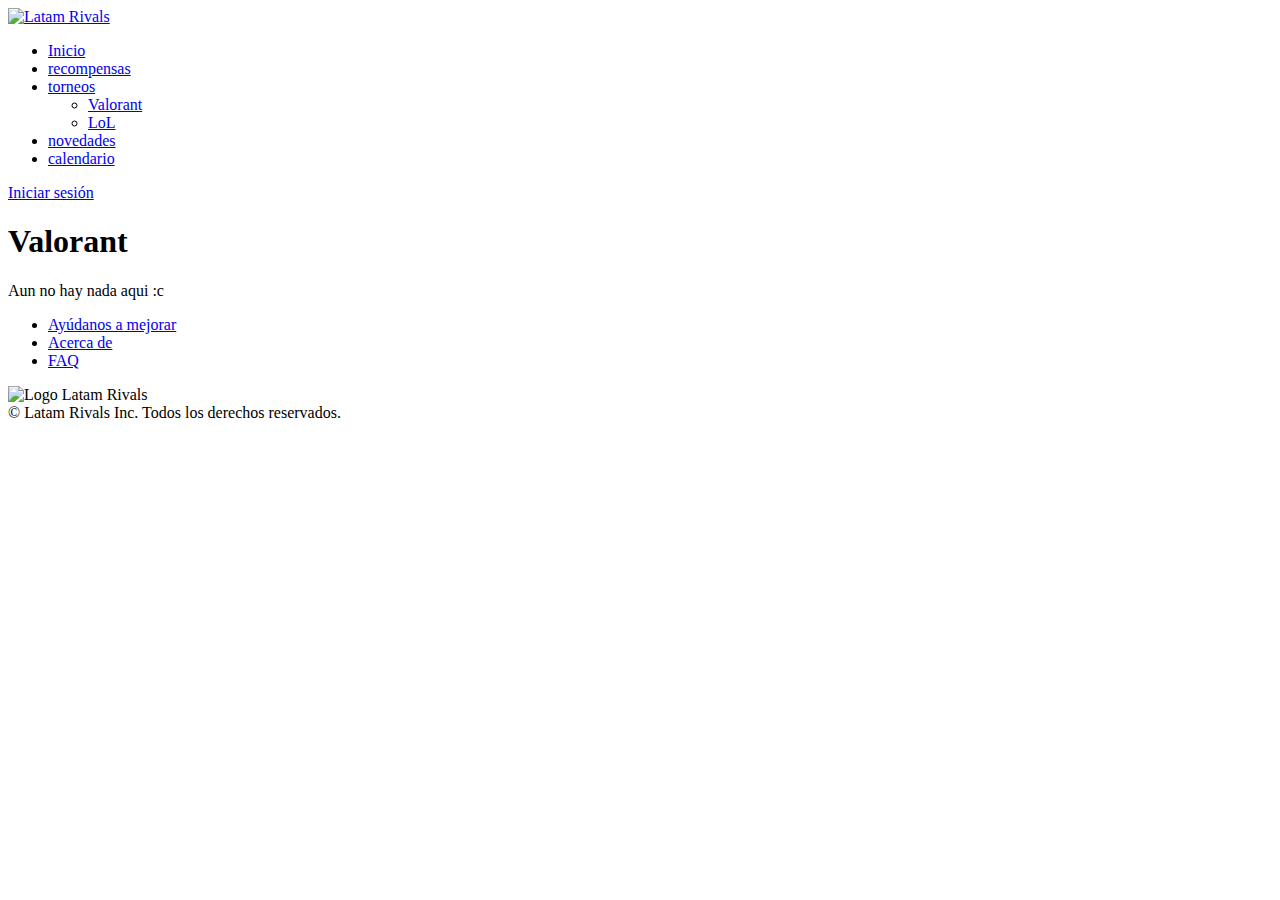
==== html/valorant.html @ 45c21c9b "Se eliminaron archivos php innecesarios" ====
<!DOCTYPE html>
<html lang="es">
  <head>
    <meta charset="UTF-8"/>
    <meta name="viewport" content="width=device-width, initial-scale=1.0"/>
    <meta http-equiv="X-UA-Compatible" content="IE=edge"/>
    <link rel="stylesheet" href="../scss/styles.css"/>
    <link rel="shortcut icon" href="../assets/images/favicon.ico" type="image/x-icon"/>
    <title>Estadísticas | Latam Rivals</title>
    <script src="https://kit.fontawesome.com/9f65d8e98d.js" crossorigin="anonymous"></script>
  </head>
  <body>
    <header class="header"><a class="header__logo-container" href="#"><img class="header__logo" src="../assets/images/logo/LATAM_blanco_logo.png" alt="Latam Rivals"/></a>
      <nav class="nav" id="nav">
        <ul class="nav__list">
          <li class="nav__item"><a class="nav__link" href="../index.html">Inicio</a></li>
          <li class="nav__item"><a class="nav__link" href="recompensas.html">recompensas</a>
          </li>
          <li class="nav__item"><a class="nav__link" href="#">torneos</a><i class="fas fa-caret-down arrow-icon"></i>
            <ul class="subnav__list">
              <li class="subnav__item"><a class="subnav__link" href="valorant.html">Valorant</a></li>
              <li class="subnav__item"><a class="subnav__link" href="league.html">LoL</a></li>
            </ul>
          </li>
          <li class="nav__item"><a class="nav__link" href="novedades.html">novedades</a>
          </li>
          <li class="nav__item"><a class="nav__link" href="calendario.html">calendario</a>
          </li>
        </ul>
      </nav>
      <div class="header-right"><a class="btn-login" href="login.html">Iniciar sesión</a></div>
      <div class="toggle-menu" id="toggle">
        <div class="first-bar"></div>
        <div class="second-bar"></div>
        <div class="third-bar"></div>
      </div>
    </header>
    <main class="main">
      <h1 class="main-section__title">Valorant</h1>
      <section class="main-section">
        <p class="main-section__paragraph">Aun no hay nada aqui :c</p>
      </section>
    </main>
    <footer class="footer">
      <div class="footer__links">
        <ul class="footer__list">
          <li class="footer__list-item"><a class="footer__list-link" href="help-us.html">Ayúdanos a mejorar</a></li>
          <li class="footer__list-item"><a class="footer__list-link" href="about.html">Acerca de</a></li>
          <li class="footer__list-item"><a class="footer__list-link" href="faq.html">FAQ</a></li>
        </ul>
      </div>
      <div class="footer__logo"><img src="../assets/images/logo/LATAM_blanco.png" alt="Logo Latam Rivals"/></div>
      <div class="footer__social"><a class="footer__social-link" href="https://www.twitch.tv/latamrivals" target="_blank" rel="noopener noreferrer"><i class="fab fa-twitch"></i></a><a class="footer__social-link" href="https://discord.gg/cZr33wYQDx" target="_blank" rel="noopener noreferrer">       <i class="fab fa-discord"></i></a><a class="footer__social-link" href="https://twitter.com/LatamRivals" target="_blank" rel="noopener noreferrer">       <i class="fab fa-twitter-square"></i></a></div>
      <div class="footer__copy"><span>&copy; Latam Rivals Inc. Todos los derechos reservados.</span></div>
    </footer>
    <script src="js/scripts-min.js"></script>
  </body>
</html>
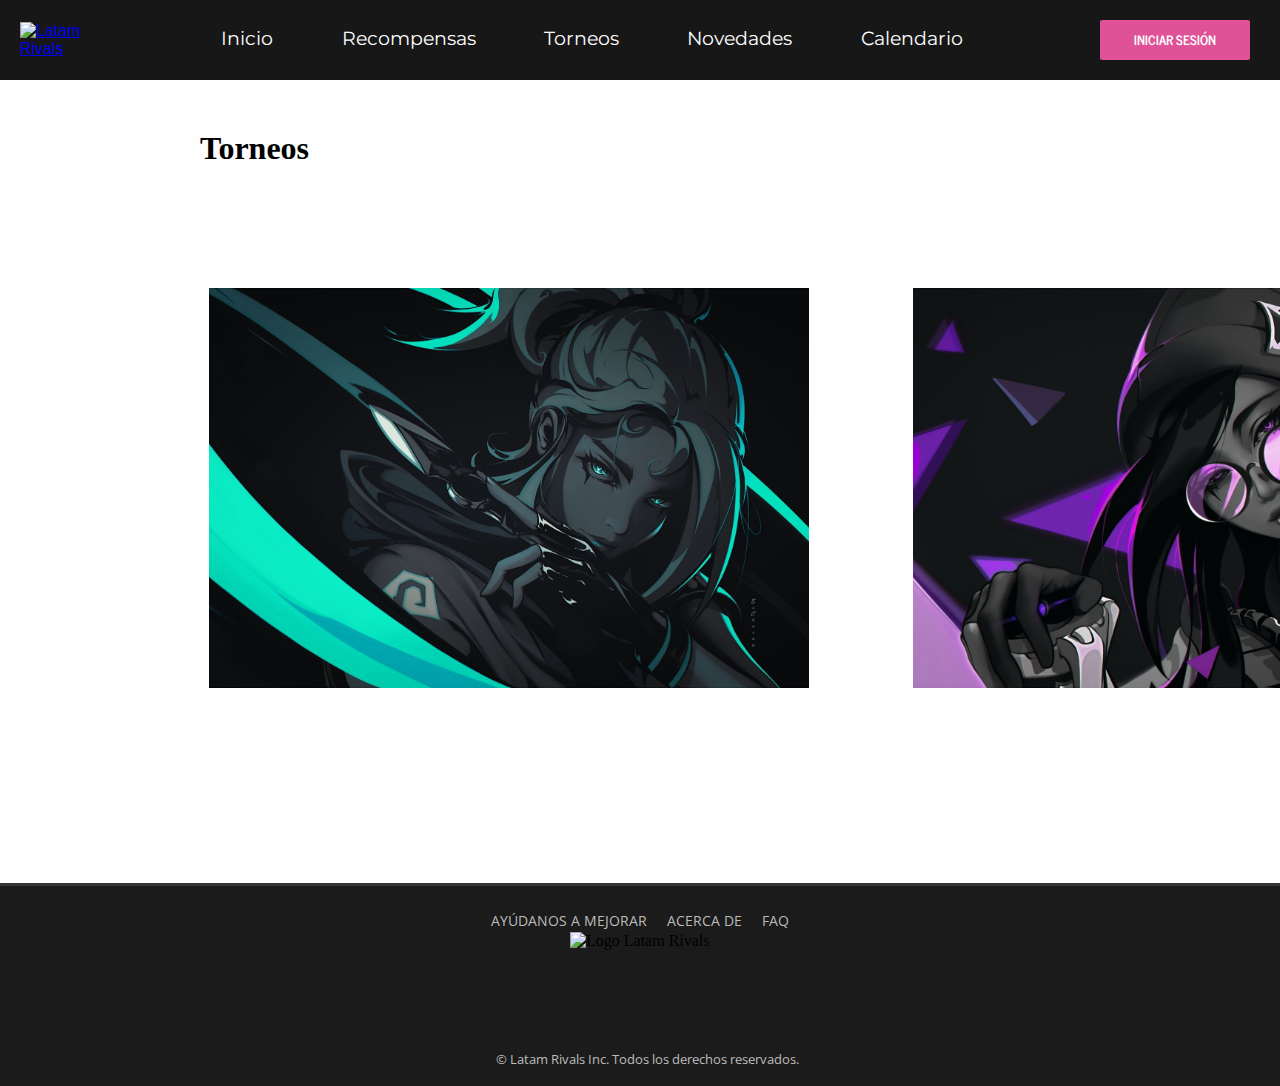
==== commit d763eb80: "Valorant Tab" ====
--- a/html/valorant.html
+++ b/html/valorant.html
@@ -35,12 +35,32 @@
         <div class="third-bar"></div>
       </div>
     </header>
-    <main class="main">
-      <h1 class="main-section__title">Valorant</h1>
-      <section class="main-section">
-        <p class="main-section__paragraph">Aun no hay nada aqui :c</p>
+
+    <main class="main_carrusel">
+      <h1 class="carrusel-title">Torneos</h1>
+      <!--CARRUSEL(TEMPORAL)-->
+      <section class="carrusel">
+
+        <div class="carrusel_container">
+
+          <div class="carrusel-item">
+            <div class="carrusel-subtitle"> RITO WEEKEND </div>
+            <p class="carrusel-text">Diviértete junto a tus amigos <br> y aspira a ganar recompensas!</p>
+            <img class="carrusel-img" src="../assets/images/val-agents/jett.jpg" alt="">
+          </div>
+
+          <div class="carrusel-item">
+            <div class="carrusel-subtitle"> TORNEOS OFICIALES </div>
+            <p class="carrusel-text">Compite contra los mejores <br> y gana muchas recompensas!</p>
+            <img class="carrusel-img" src="../assets/images/val-agents/kill-joy.jpg" alt="">
+          </div>
+
+        </div>
+      
       </section>
     </main>
+    
+
     <footer class="footer">
       <div class="footer__links">
         <ul class="footer__list">
--- a/scss/styles.css
+++ b/scss/styles.css
@@ -0,0 +1,1222 @@
+@charset "UTF-8";
+/* CONFIG -- Archivos de configuración, variables, colores, fuentes */
+@import url("https://fonts.googleapis.com/css2?family=Montserrat&display=swap");
+@import url("https://fonts.googleapis.com/css2?family=News+Cycle:wght@700&display=swap");
+@import url("https://fonts.googleapis.com/css2?family=Oswald&display=swap");
+@import url("https://fonts.googleapis.com/css2?family=Open+Sans:wght@600&display=swap");
+:root {
+  --primary-color: #fefefe;
+  --secondary-color: #bbb;
+  --danger-color: #ff4654;
+  --cta-color: #e05297;
+  --cta-color-2: #ea86b6;
+  --dark-color: #1b1b1b;
+  /*--dark-color-2: #1b1b1b;*/
+  --dark-color-2: #fefefe;
+  --background-color: #171717;
+  --text-color: #dedede;
+}
+
+@font-face {
+  font-family: 'LEMON MILK';
+  src: url("../assets/fonts/BebasNeue-Regular.otf");
+}
+
+@font-face {
+  font-family: 'BebasNeue';
+  src: url("../assets/fonts/LEMONMILK-Regular.otf");
+}
+
+/* MIXINS -- Funciones, funciones para breakpoints*/
+/* BASE -- Estilos que se usarán globalmente o para todos los elementos de un tipo */
+/*! normalize.css v8.0.1 | MIT License | github.com/necolas/normalize.css */
+/* Document
+   ========================================================================== */
+/**
+ * 1. Correct the line height in all browsers.
+ * 2. Prevent adjustments of font size after orientation changes in iOS.
+ */
+html {
+  line-height: 1.15;
+  /* 1 */
+  -webkit-text-size-adjust: 100%;
+  /* 2 */
+}
+
+/* Sections
+   ========================================================================== */
+/**
+ * Remove the margin in all browsers.
+ */
+body {
+  margin: 0;
+}
+
+/**
+ * Render the `main` element consistently in IE.
+ */
+main {
+  display: block;
+}
+
+/**
+ * Correct the font size and margin on `h1` elements within `section` and
+ * `article` contexts in Chrome, Firefox, and Safari.
+ */
+h1 {
+  font-size: 2em;
+  margin: 0.67em 0;
+}
+
+/* Grouping content
+   ========================================================================== */
+/**
+ * 1. Add the correct box sizing in Firefox.
+ * 2. Show the overflow in Edge and IE.
+ */
+hr {
+  -webkit-box-sizing: content-box;
+          box-sizing: content-box;
+  /* 1 */
+  height: 0;
+  /* 1 */
+  overflow: visible;
+  /* 2 */
+}
+
+/**
+ * 1. Correct the inheritance and scaling of font size in all browsers.
+ * 2. Correct the odd `em` font sizing in all browsers.
+ */
+pre {
+  font-family: monospace, monospace;
+  /* 1 */
+  font-size: 1em;
+  /* 2 */
+}
+
+/* Text-level semantics
+   ========================================================================== */
+/**
+ * Remove the gray background on active links in IE 10.
+ */
+a {
+  background-color: transparent;
+}
+
+/**
+ * 1. Remove the bottom border in Chrome 57-
+ * 2. Add the correct text decoration in Chrome, Edge, IE, Opera, and Safari.
+ */
+abbr[title] {
+  border-bottom: none;
+  /* 1 */
+  text-decoration: underline;
+  /* 2 */
+  -webkit-text-decoration: underline dotted;
+          text-decoration: underline dotted;
+  /* 2 */
+}
+
+/**
+ * Add the correct font weight in Chrome, Edge, and Safari.
+ */
+b,
+strong {
+  font-weight: bolder;
+}
+
+/**
+ * 1. Correct the inheritance and scaling of font size in all browsers.
+ * 2. Correct the odd `em` font sizing in all browsers.
+ */
+code,
+kbd,
+samp {
+  font-family: monospace, monospace;
+  /* 1 */
+  font-size: 1em;
+  /* 2 */
+}
+
+/**
+ * Add the correct font size in all browsers.
+ */
+small {
+  font-size: 80%;
+}
+
+/**
+ * Prevent `sub` and `sup` elements from affecting the line height in
+ * all browsers.
+ */
+sub,
+sup {
+  font-size: 75%;
+  line-height: 0;
+  position: relative;
+  vertical-align: baseline;
+}
+
+sub {
+  bottom: -0.25em;
+}
+
+sup {
+  top: -0.5em;
+}
+
+/* Embedded content
+   ========================================================================== */
+/**
+ * Remove the border on images inside links in IE 10.
+ */
+img {
+  border-style: none;
+}
+
+/* Forms
+   ========================================================================== */
+/**
+ * 1. Change the font styles in all browsers.
+ * 2. Remove the margin in Firefox and Safari.
+ */
+button,
+input,
+optgroup,
+select,
+textarea {
+  font-family: inherit;
+  /* 1 */
+  font-size: 100%;
+  /* 1 */
+  line-height: 1.15;
+  /* 1 */
+  margin: 0;
+  /* 2 */
+}
+
+/**
+ * Show the overflow in IE.
+ * 1. Show the overflow in Edge.
+ */
+button,
+input {
+  /* 1 */
+  overflow: visible;
+}
+
+/**
+ * Remove the inheritance of text transform in Edge, Firefox, and IE.
+ * 1. Remove the inheritance of text transform in Firefox.
+ */
+button,
+select {
+  /* 1 */
+  text-transform: none;
+}
+
+/**
+ * Correct the inability to style clickable types in iOS and Safari.
+ */
+button,
+[type="button"],
+[type="reset"],
+[type="submit"] {
+  -webkit-appearance: button;
+}
+
+/**
+ * Remove the inner border and padding in Firefox.
+ */
+button::-moz-focus-inner,
+[type="button"]::-moz-focus-inner,
+[type="reset"]::-moz-focus-inner,
+[type="submit"]::-moz-focus-inner {
+  border-style: none;
+  padding: 0;
+}
+
+/**
+ * Restore the focus styles unset by the previous rule.
+ */
+button:-moz-focusring,
+[type="button"]:-moz-focusring,
+[type="reset"]:-moz-focusring,
+[type="submit"]:-moz-focusring {
+  outline: 1px dotted ButtonText;
+}
+
+/**
+ * Correct the padding in Firefox.
+ */
+fieldset {
+  padding: 0.35em 0.75em 0.625em;
+}
+
+/**
+ * 1. Correct the text wrapping in Edge and IE.
+ * 2. Correct the color inheritance from `fieldset` elements in IE.
+ * 3. Remove the padding so developers are not caught out when they zero out
+ *    `fieldset` elements in all browsers.
+ */
+legend {
+  -webkit-box-sizing: border-box;
+          box-sizing: border-box;
+  /* 1 */
+  color: inherit;
+  /* 2 */
+  display: table;
+  /* 1 */
+  max-width: 100%;
+  /* 1 */
+  padding: 0;
+  /* 3 */
+  white-space: normal;
+  /* 1 */
+}
+
+/**
+ * Add the correct vertical alignment in Chrome, Firefox, and Opera.
+ */
+progress {
+  vertical-align: baseline;
+}
+
+/**
+ * Remove the default vertical scrollbar in IE 10+.
+ */
+textarea {
+  overflow: auto;
+}
+
+/**
+ * 1. Add the correct box sizing in IE 10.
+ * 2. Remove the padding in IE 10.
+ */
+[type="checkbox"],
+[type="radio"] {
+  -webkit-box-sizing: border-box;
+          box-sizing: border-box;
+  /* 1 */
+  padding: 0;
+  /* 2 */
+}
+
+/**
+ * Correct the cursor style of increment and decrement buttons in Chrome.
+ */
+[type="number"]::-webkit-inner-spin-button,
+[type="number"]::-webkit-outer-spin-button {
+  height: auto;
+}
+
+/**
+ * 1. Correct the odd appearance in Chrome and Safari.
+ * 2. Correct the outline style in Safari.
+ */
+[type="search"] {
+  -webkit-appearance: textfield;
+  /* 1 */
+  outline-offset: -2px;
+  /* 2 */
+}
+
+/**
+ * Remove the inner padding in Chrome and Safari on macOS.
+ */
+[type="search"]::-webkit-search-decoration {
+  -webkit-appearance: none;
+}
+
+/**
+ * 1. Correct the inability to style clickable types in iOS and Safari.
+ * 2. Change font properties to `inherit` in Safari.
+ */
+::-webkit-file-upload-button {
+  -webkit-appearance: button;
+  /* 1 */
+  font: inherit;
+  /* 2 */
+}
+
+/* Interactive
+   ========================================================================== */
+/*
+ * Add the correct display in Edge, IE 10+, and Firefox.
+ */
+details {
+  display: block;
+}
+
+/*
+ * Add the correct display in all browsers.
+ */
+summary {
+  display: list-item;
+}
+
+/* Misc
+   ========================================================================== */
+/**
+ * Add the correct display in IE 10+.
+ */
+template {
+  display: none;
+}
+
+/**
+ * Add the correct display in IE 10.
+ */
+[hidden] {
+  display: none;
+}
+
+body {
+  background-color: var(--dark-color-2);
+  display: -webkit-box;
+  display: -ms-flexbox;
+  display: flex;
+  -webkit-box-orient: vertical;
+  -webkit-box-direction: normal;
+      -ms-flex-direction: column;
+          flex-direction: column;
+  min-height: 100vh;
+}
+
+/* BLOQUES -- Estilos que vamos a repetir a menudo en una página, header, buttons, footer */
+.header {
+  background-color: var(--background-color);
+  position: fixed;
+  font-family: sans-serif;
+  display: -webkit-box;
+  display: -ms-flexbox;
+  display: flex;
+  min-width: 100vw;
+  height: 80px;
+  -webkit-box-align: center;
+      -ms-flex-align: center;
+          align-items: center;
+  -webkit-box-pack: justify;
+      -ms-flex-pack: justify;
+          justify-content: space-between;
+  z-index: 10;
+}
+
+.header__logo-container {
+  -webkit-box-ordinal-group: 2;
+      -ms-flex-order: 1;
+          order: 1;
+}
+
+.header__logo {
+  display: block;
+  max-width: 64px;
+  margin-left: 20px;
+}
+
+.header-right {
+  margin-right: 20px;
+  display: none;
+  -webkit-box-ordinal-group: 3;
+      -ms-flex-order: 2;
+          order: 2;
+}
+
+@media screen and (min-width: 1024px) {
+  .header-right {
+    display: block;
+  }
+}
+
+.btn-login {
+  background-color: var(--cta-color);
+  color: var(--primary-color);
+  line-height: 16px;
+  text-decoration: none;
+  text-align: center;
+  text-transform: uppercase;
+  font-family: "News Cycle", sans-serif;
+  font-size: 13px;
+  font-weight: 800;
+  display: inline-block;
+  width: 150px;
+  padding: 12px 0;
+  border-radius: 2px;
+  margin-right: 10px;
+}
+
+.btn-login:hover {
+  background-color: var(--cta-color-2);
+}
+
+/*TOGGLE MENU*/
+.toggle-menu {
+  height: 40px;
+  width: 40px;
+  position: relative;
+  right: 20px;
+  -webkit-box-ordinal-group: 4;
+      -ms-flex-order: 3;
+          order: 3;
+  cursor: pointer;
+}
+
+.toggle-menu .first-bar,
+.toggle-menu .second-bar,
+.toggle-menu .third-bar {
+  position: absolute;
+  width: 30px;
+  height: 3px;
+  background-color: #ccc;
+  border-radius: 5px;
+}
+
+.toggle-menu .first-bar {
+  top: 7px;
+}
+
+.toggle-menu .second-bar {
+  top: 17px;
+}
+
+.toggle-menu .third-bar {
+  top: 27px;
+}
+
+@media screen and (min-width: 1024px) {
+  .toggle-menu {
+    display: none;
+  }
+}
+
+/*ESTILOS GENERALES NAV*/
+.nav {
+  position: absolute;
+  top: 0;
+  right: 10px;
+  width: 60%;
+  font-family: "Montserrat";
+  font-size: 19px;
+  -webkit-box-ordinal-group: 3;
+      -ms-flex-order: 2;
+          order: 2;
+  display: none;
+  /*ESTILOS PRIMER NIVEL*/
+}
+
+@media screen and (min-width: 1024px) {
+  .nav {
+    display: -webkit-box;
+    display: -ms-flexbox;
+    display: flex;
+    position: static;
+    height: 80px;
+    width: auto;
+  }
+}
+
+.nav__list,
+.nav .subnav__list {
+  list-style: none;
+  padding-left: 0;
+}
+
+.nav__item,
+.nav .subnav__item {
+  line-height: 3rem;
+  position: relative;
+}
+
+.nav__link,
+.nav .subnav__link {
+  background-color: var(--background-color);
+  text-decoration: none;
+  color: var(--primary-color);
+  display: block;
+  border-bottom: 2px solid var(--dark-color);
+}
+
+@media screen and (min-width: 1024px) {
+  .nav__link,
+  .nav .subnav__link {
+    border-bottom: 0;
+  }
+}
+
+.nav__link::first-letter,
+.nav .subnav__link::first-letter {
+  text-transform: uppercase;
+}
+
+.nav__link:hover,
+.nav .subnav__link:hover {
+  background-color: var(--dark-color-2);
+  color: var(--dark-color);
+}
+
+.nav__list {
+  background-color: var(--background-color);
+  display: block;
+  margin-top: 80px;
+}
+
+@media screen and (min-width: 1024px) {
+  .nav__list {
+    display: -webkit-box;
+    display: -ms-flexbox;
+    display: flex;
+    margin: 15px 0 0;
+  }
+}
+
+@media screen and (min-width: 1024px) {
+  .nav__item {
+    float: left;
+  }
+}
+
+.nav__item:hover .subnav__list {
+  visibility: visible;
+  opacity: 1;
+  height: auto;
+}
+
+.nav__link {
+  padding: 0 1.8em;
+}
+
+.nav.show {
+  display: block;
+}
+
+.show .first-bar {
+  -webkit-transform: rotate(-45deg);
+          transform: rotate(-45deg);
+  top: 1em;
+}
+
+.show .second-bar {
+  display: none;
+}
+
+.show .third-bar {
+  -webkit-transform: rotate(45deg);
+          transform: rotate(45deg);
+  top: 1em;
+}
+
+.arrow-icon {
+  position: absolute;
+  top: 15px;
+  right: 4%;
+  color: var(--secondary-color);
+}
+
+@media screen and (min-width: 1024px) {
+  .arrow-icon {
+    right: 4%;
+  }
+}
+
+.nav__item:hover .arrow-icon {
+  color: var(--dark-color);
+  cursor: pointer;
+}
+
+/*ESTILOS SEGUNDO NIVEL*/
+.subnav__list {
+  width: 100%;
+  -webkit-transition: visibility 0s, opacity 0.3s linear;
+  transition: visibility 0s, opacity 0.3s linear;
+  font-size: 19px;
+  visibility: hidden;
+  opacity: 0;
+  height: 0;
+}
+
+@media screen and (min-width: 1024px) {
+  .subnav__list {
+    top: 75%;
+    left: 0;
+    position: absolute;
+  }
+}
+
+.subnav__link {
+  padding: 0 24%;
+}
+
+@media screen and (min-width: 768px) {
+  .subnav__link {
+    padding: 0 20%;
+  }
+}
+
+@media screen and (min-width: 1024px) {
+  .subnav__link {
+    text-align: center;
+    padding: 0;
+  }
+}
+
+.main {
+  position: relative;
+  width: 70%;
+  top: 80px;
+  margin-left: auto;
+  margin-right: auto;
+}
+
+.main-section form {
+  margin-bottom: 20px;
+}
+
+.main-section legend {
+  font-family: "Open Sans";
+}
+
+.main-section label {
+  margin-bottom: 5px;
+}
+
+.main-section .form-group {
+  display: -webkit-box;
+  display: -ms-flexbox;
+  display: flex;
+  -webkit-box-orient: vertical;
+  -webkit-box-direction: normal;
+      -ms-flex-direction: column;
+          flex-direction: column;
+  font-family: "Oswald";
+  text-transform: uppercase;
+  font-weight: 700;
+}
+
+@media screen and (min-width: 768px) {
+  .main-section .form-group:nth-child(2) {
+    float: left;
+    width: 49%;
+    margin-right: 1%;
+  }
+}
+
+.main-section .required {
+  color: var(--danger-color);
+  font-size: 20px;
+  position: relative;
+  margin-left: 2px;
+}
+
+.main-section input {
+  margin-top: 5px;
+  width: 98%;
+  height: 25px;
+  border: 1px solid var(--secondary-color);
+  border-radius: 2px;
+}
+
+.main-section textarea {
+  height: 190px;
+  resize: vertical;
+}
+
+@media screen and (min-width: 1400px) {
+  .main-section textarea {
+    height: 300px;
+  }
+}
+
+.main-section input[type=submit] {
+  width: 100%;
+  height: 40px;
+  background-color: var(--danger-color);
+  font-family: "News Cycle";
+  font-size: 20px;
+  color: var(--dark-color-2);
+}
+
+.main-section input[type=submit]:hover {
+  color: var(--dark-color);
+  cursor: pointer;
+}
+
+.footer {
+  position: relative;
+  background-color: var(--dark-color);
+  top: 80px;
+  margin-top: auto;
+  border-top: 3px solid #333;
+}
+
+.footer__list {
+  height: 40px;
+  margin-top: 80;
+  margin-bottom: 0;
+  padding-left: 0;
+  display: -webkit-box;
+  display: -ms-flexbox;
+  display: flex;
+  -webkit-box-orient: vertical;
+  -webkit-box-direction: normal;
+      -ms-flex-direction: column;
+          flex-direction: column;
+  -webkit-box-pack: space-evenly;
+      -ms-flex-pack: space-evenly;
+          justify-content: space-evenly;
+  -webkit-box-align: center;
+      -ms-flex-align: center;
+          align-items: center;
+}
+
+@media screen and (min-width: 768px) {
+  .footer__list {
+    -webkit-box-orient: horizontal;
+    -webkit-box-direction: normal;
+        -ms-flex-direction: row;
+            flex-direction: row;
+    -webkit-box-pack: center;
+        -ms-flex-pack: center;
+            justify-content: center;
+  }
+}
+
+.footer__list-item {
+  list-style: none;
+}
+
+@media screen and (min-width: 768px) {
+  .footer__list-item {
+    margin: 0 10px;
+  }
+}
+
+.footer__list-link {
+  font-family: "Open Sans";
+  text-decoration: none;
+  color: var(--secondary-color);
+  text-transform: uppercase;
+  font-size: 14px;
+}
+
+.footer__list-link:hover {
+  color: var(--primary-color);
+}
+
+.footer__logo {
+  margin: 20px auto;
+  width: 140px;
+  height: 80px;
+}
+
+@media screen and (min-width: 768px) {
+  .footer__logo {
+    margin: -10px auto 10px;
+  }
+}
+
+.footer__logo img {
+  width: 140px;
+}
+
+.footer__social {
+  display: -webkit-box;
+  display: -ms-flexbox;
+  display: flex;
+  -webkit-box-pack: center;
+      -ms-flex-pack: center;
+          justify-content: center;
+  margin-top: 20px;
+}
+
+.footer__social-link {
+  margin: 0 10px;
+  color: var(--secondary-color);
+}
+
+.footer__social-link:hover {
+  color: var(--primary-color);
+}
+
+.footer__copy {
+  display: -webkit-box;
+  display: -ms-flexbox;
+  display: flex;
+  -webkit-box-pack: center;
+      -ms-flex-pack: center;
+          justify-content: center;
+  padding: 20px 0;
+}
+
+.footer__copy span {
+  color: var(--secondary-color);
+  font-family: "Open Sans";
+  font-size: .8em;
+  padding-left: 15px;
+}
+
+/* PAGES -- Archivos HTML que requieren una configuración especial y no se repite en otras*/
+.main-section__title,
+.team-section__title,
+.news-section__title {
+  font-family: "LEMON MILK";
+}
+
+.main-section {
+  position: relative;
+}
+
+.main__logo {
+  width: 240px;
+  margin-left: auto;
+  margin-right: auto;
+  display: block;
+  position: relative;
+  top: 10px;
+}
+
+@media screen and (min-width: 768px) {
+  .main__logo {
+    width: 320px;
+  }
+}
+
+@media screen and (min-width: 1024px) {
+  .main__logo {
+    width: 380px;
+  }
+}
+
+.main-section__title {
+  font-size: 32px;
+  margin-top: 50px;
+}
+
+.main-section__paragraph {
+  font-family: 'Arial', sans-serif;
+}
+
+.team-section {
+  display: -webkit-box;
+  display: -ms-flexbox;
+  display: flex;
+  -ms-flex-wrap: wrap;
+      flex-wrap: wrap;
+}
+
+.team-section__title {
+  color: var(--danger-color);
+}
+
+.team-section__teams {
+  width: 200px;
+  height: 200px;
+  border: 1px solid #000;
+  margin-right: 2em;
+  margin-bottom: 2rem;
+  text-align: center;
+}
+
+.team-section__link {
+  text-decoration: none;
+  display: inline-block;
+  width: 160px;
+  height: 160px;
+  margin: 0;
+}
+
+.team-section__logo {
+  display: inline-block;
+  margin-top: 15px;
+  width: 120px;
+  height: 120px;
+}
+
+.team-section__name {
+  font-family: "Oswald";
+  font-size: 1.5em;
+  color: var(--dark-color);
+  display: inline-block;
+  text-transform: uppercase;
+}
+
+.team-section__link:hover .team-section__name {
+  color: var(--danger-color);
+}
+
+.news-section {
+  display: -webkit-box;
+  display: -ms-flexbox;
+  display: flex;
+  -ms-flex-wrap: wrap;
+      flex-wrap: wrap;
+}
+
+.news-section__title {
+  color: var(--danger-color);
+}
+
+.news-section__news {
+  width: 200px;
+  height: 200px;
+  border: 1px solid #000;
+  margin-right: 2em;
+  margin-bottom: 2rem;
+  text-align: center;
+}
+
+.news-section__link {
+  text-decoration: none;
+  display: inline-block;
+  width: 160px;
+  height: 160px;
+  margin: 0;
+}
+
+.news-section__img {
+  display: inline-block;
+  margin-top: 15px;
+  width: 120px;
+  height: 120px;
+}
+
+.news-section__name {
+  font-family: "Oswald";
+  font-size: 1.5em;
+  color: var(--dark-color);
+  display: inline-block;
+  text-transform: uppercase;
+}
+
+.news-section__link:hover .news-section__name {
+  color: var(--danger-color);
+}
+
+/*CARRUSEL*/
+.main_carrusel {
+  padding-top: 80px;
+}
+
+.carrusel-title {
+  font-family: "LEMON MILK";
+  margin-top: 50px;
+  margin-left: 200px;
+}
+
+.carrusel {
+  width: 100%;
+  overflow: scroll;
+  padding: 30px;
+  position: relative;
+}
+
+.carrusel_container {
+  white-space: nowrap;
+  margin: 70px 0px;
+  padding-bottom: 10px;
+  padding-left: 14%;
+}
+
+.carrusel-item {
+  background-color: black;
+  width: 600px;
+  height: 400px;
+  overflow: hidden;
+  margin-right: 100px;
+  display: inline-block;
+  cursor: pointer;
+  -webkit-transition: 450ms all;
+  transition: 450ms all;
+  -webkit-transform-origin: center left;
+          transform-origin: center left;
+  position: relative;
+}
+
+.carrusel-img {
+  width: 600px;
+  height: 400px;
+  -o-object-fit: cover;
+     object-fit: cover;
+}
+
+.carrusel-item:hover ~ .carrusel-item {
+  -webkit-transform: translate3d(100px, 0, 0);
+          transform: translate3d(100px, 0, 0);
+}
+
+.carrusel_container:hover .carrusel-item:hover {
+  -webkit-transform: scale(1.1);
+          transform: scale(1.1);
+}
+
+.carrusel-item:hover > .carrusel-img {
+  opacity: 50%;
+}
+
+.carrusel-subtitle {
+  position: absolute;
+  font-size: 40px;
+  font-family: 'Bebas Neue';
+  color: transparent;
+  padding: 20px;
+}
+
+.carrusel-text {
+  font-family: "BebasNeue";
+  color: transparent;
+  height: 50%;
+  width: 300px;
+  position: absolute;
+  margin-left: 280px;
+  margin-top: 340px;
+}
+
+.carrusel-item:hover > .carrusel-subtitle {
+  color: var(--danger-color);
+}
+
+.carrusel-item:hover > .carrusel-text {
+  color: white;
+}
+
+::-webkit-scrollbar-thumb {
+  background: #ccc;
+  border-radius: 4px;
+}
+
+::-webkit-scrollbar {
+  display: none;
+  width: 8px;
+  height: 4px;
+  background: rgba(0, 0, 0, 0.4);
+  border-radius: 4px;
+}
+
+::-webkit-scrollbar:hover {
+  background: #b3b3b3;
+  -webkit-box-shadow: 0 0 2px 1px rgba(0, 0, 0, 0.2);
+          box-shadow: 0 0 2px 1px rgba(0, 0, 0, 0.2);
+}
+
+::-webkit-scrollbar:hover:active {
+  background: #999;
+}
+
+.body {
+  background-color: #171717;
+}
+
+/* FORMULARIO */
+.formlr {
+  height: 100%;
+  width: 100%;
+  background-size: cover;
+}
+
+.form-box {
+  width: 380px;
+  height: 480px;
+  position: relative;
+  margin: 30px auto;
+  background: #fff;
+  padding: 5px;
+  font-family: "News Cycle", sans-serif;
+  font-size: 17.5px;
+  font-weight: 800;
+  border-radius: 20px;
+  overflow: hidden;
+}
+
+.btn-box {
+  width: 220px;
+  margin: 35px auto;
+  position: relative;
+  -webkit-box-shadow: 0 0 20px 9px #ff61241f;
+          box-shadow: 0 0 20px 9px #ff61241f;
+  border-radius: 30px;
+}
+
+.toggle-btn {
+  padding: 10px 30px;
+  cursor: pointer;
+  background: transparent;
+  border: 0;
+  outline: none;
+  position: relative;
+}
+
+#btn {
+  top: 0;
+  left: 0;
+  position: absolute;
+  width: 130px;
+  height: 100%;
+  background: -webkit-gradient(linear, left top, right top, from(#ff2d2d), to(#ff8181));
+  background: linear-gradient(to right, #ff2d2d, #ff8181);
+  border-radius: 30px;
+  -webkit-transition: .5s;
+  transition: .5s;
+}
+
+.input {
+  top: 155px;
+  position: absolute;
+  width: 280px;
+  -webkit-transition: .5s;
+  transition: .5s;
+}
+
+.entrada {
+  width: 100%;
+  padding: 10px 0;
+  margin: 5px 0;
+  border-left: 0;
+  border-top: 0;
+  border-right: 0;
+  border-bottom: 1px solid #999;
+  outline: none;
+  background: transparent;
+}
+
+.submit-btn {
+  width: 85%;
+  padding: 10px 30px;
+  cursor: pointer;
+  display: block;
+  margin: auto;
+  background: -webkit-gradient(linear, left top, right top, from(#ff2d2d), to(#ff8181));
+  background: linear-gradient(to right, #ff2d2d, #ff8181);
+  border: 0;
+  outline: none;
+  border-radius: 30px;
+}
+
+.check {
+  margin: 30px 10px 30px 0;
+}
+
+.cspan {
+  bottom: 69px;
+  position: absolute;
+}
+
+#login {
+  left: 50px;
+}
+
+#register {
+  left: 450px;
+}
+
+.logoform {
+  display: block;
+  position: relative;
+  margin: 30px auto;
+  width: 400px;
+  height: auto;
+}
+
+#register.input {
+  top: 120px;
+}
+/*# sourceMappingURL=styles.css.map */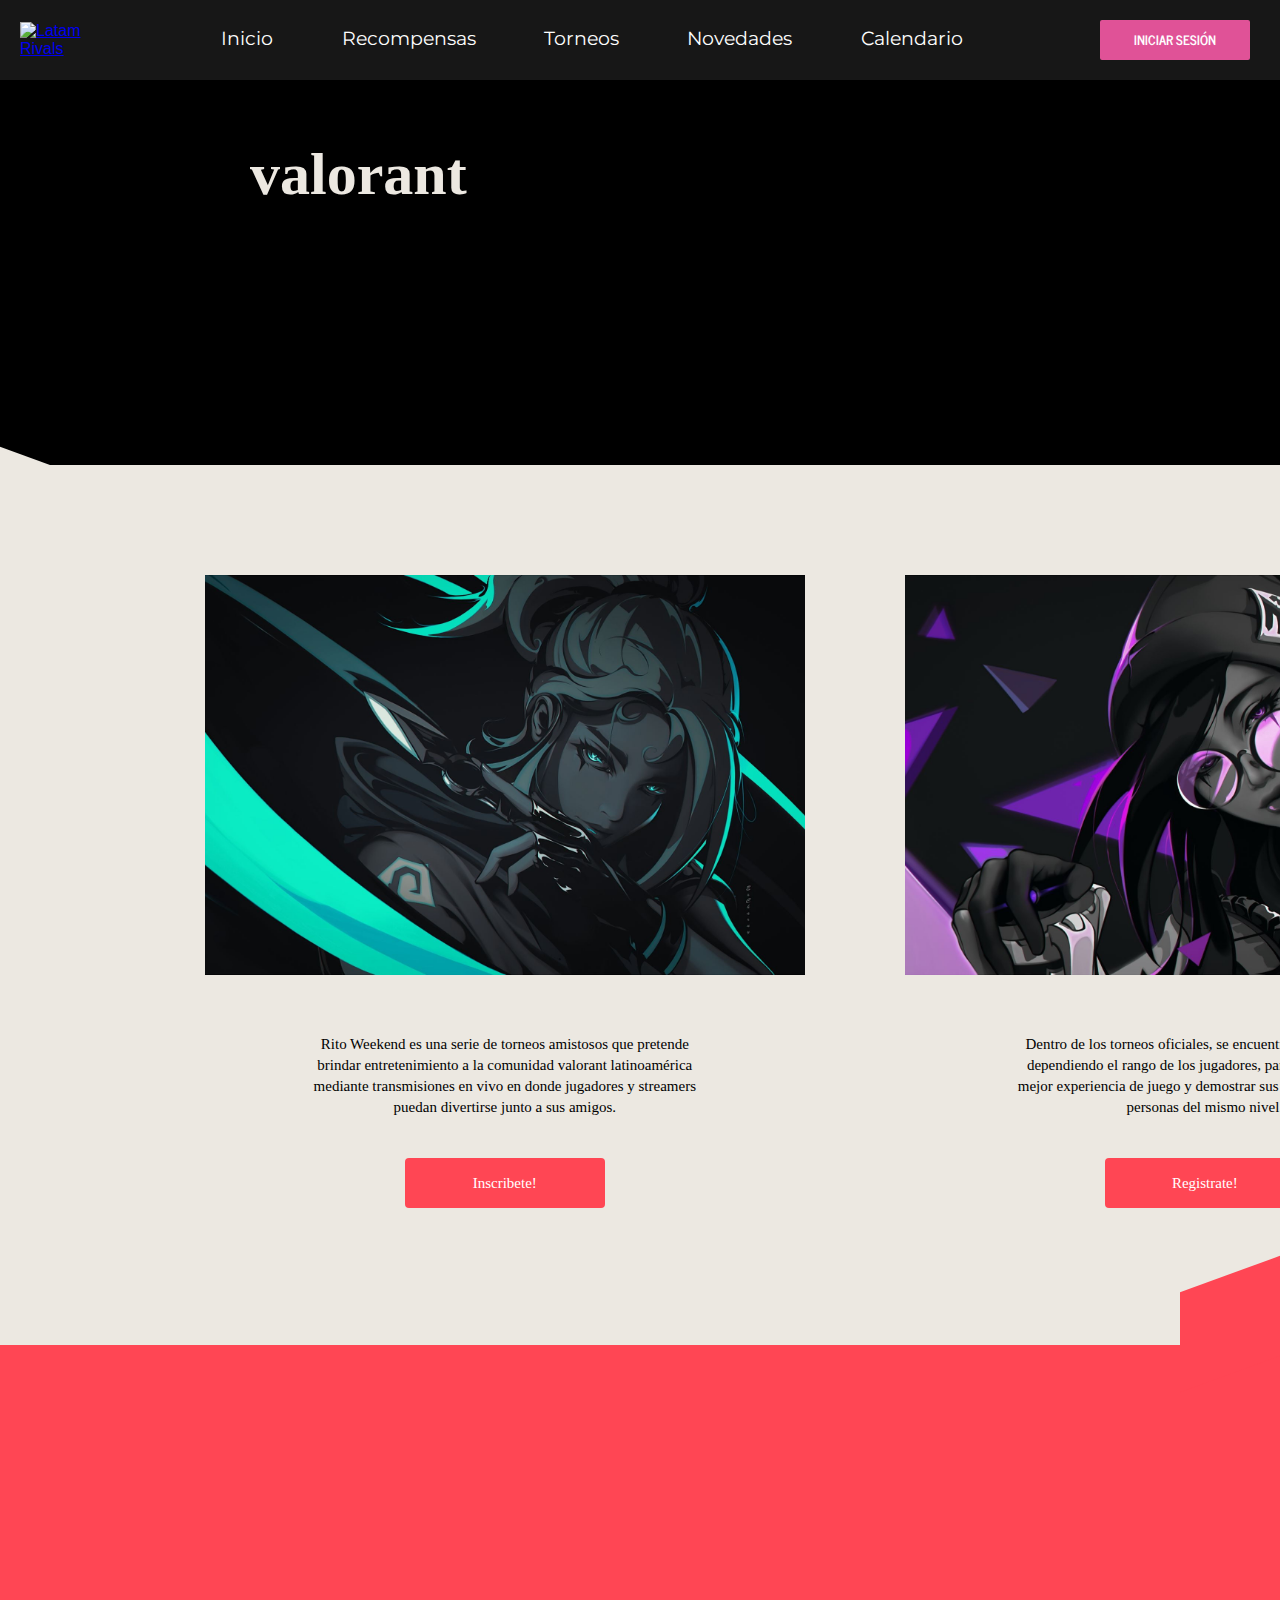
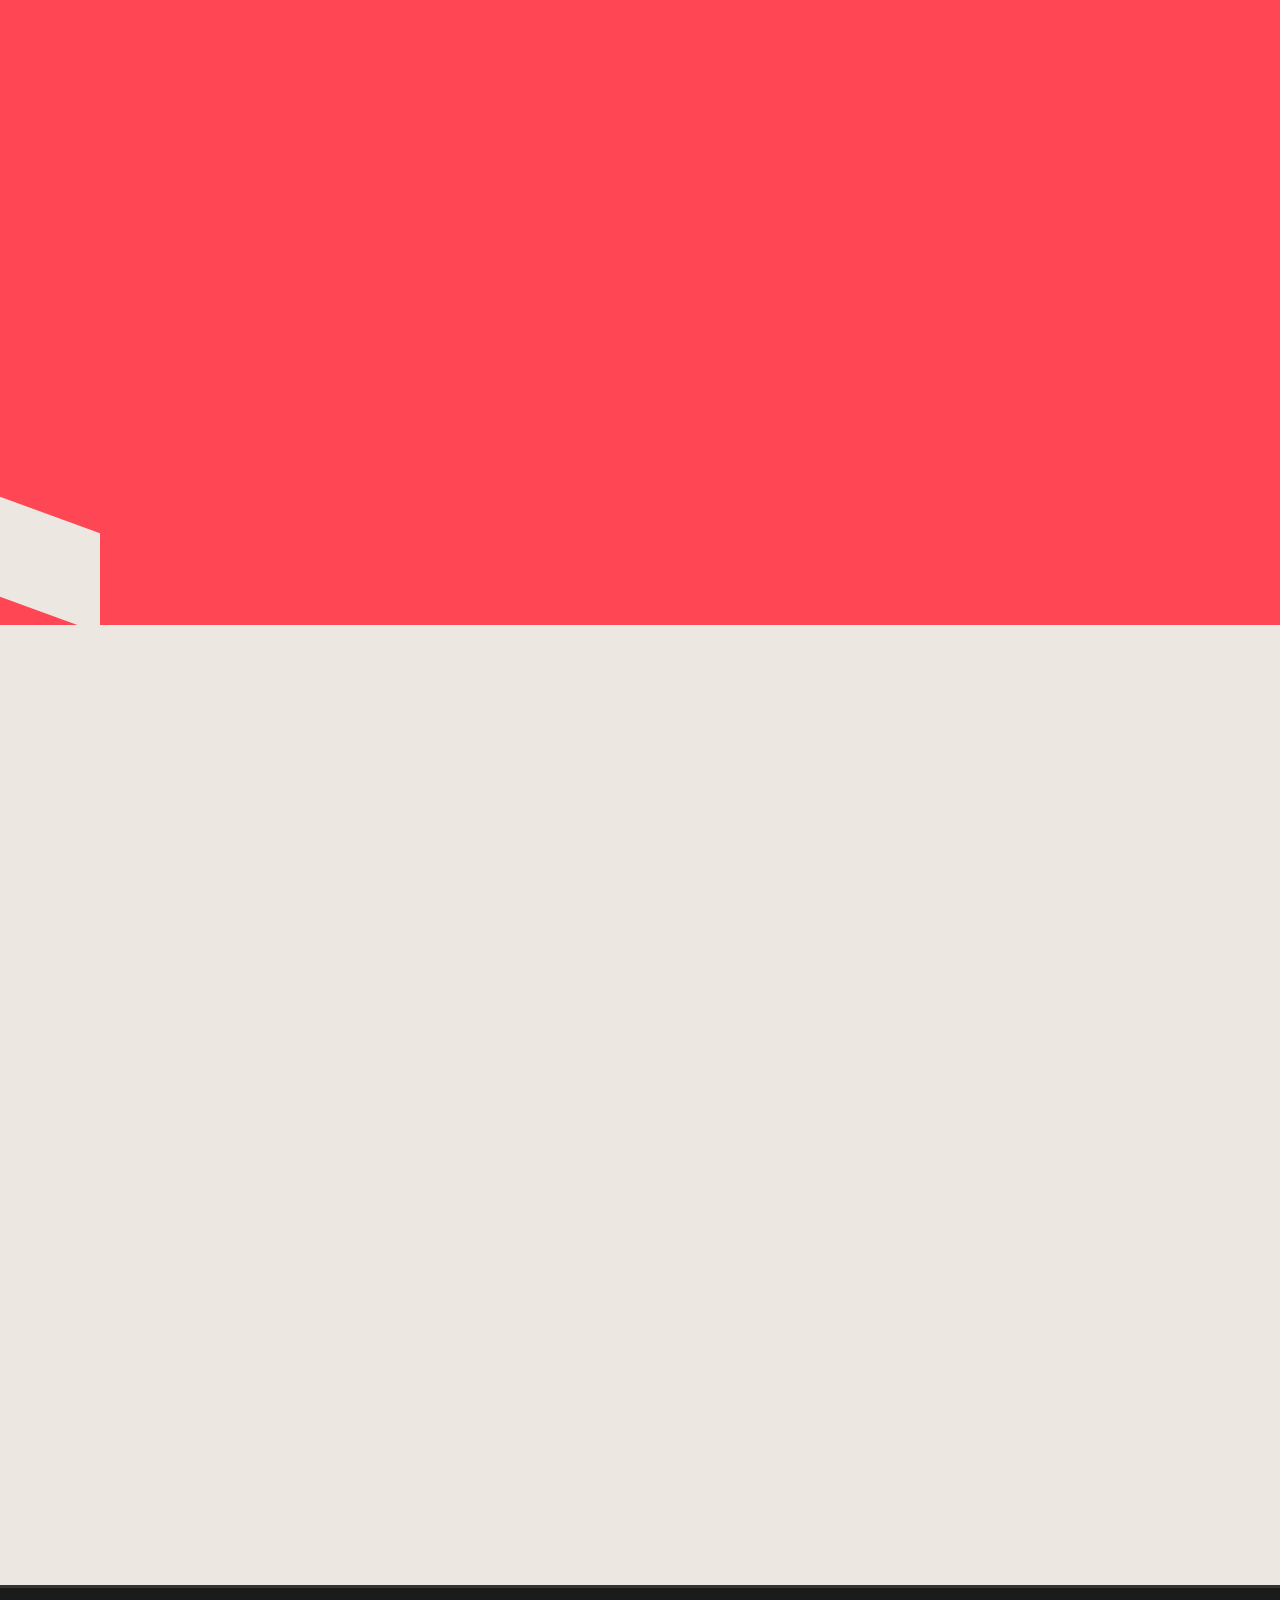
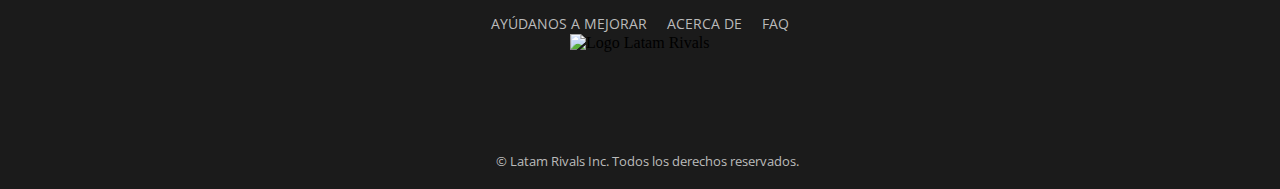
==== commit ad5b1c1e: "Secciones Val y lol" ====
--- a/html/valorant.html
+++ b/html/valorant.html
@@ -6,7 +6,7 @@
     <meta http-equiv="X-UA-Compatible" content="IE=edge"/>
     <link rel="stylesheet" href="../scss/styles.css"/>
     <link rel="shortcut icon" href="../assets/images/favicon.ico" type="image/x-icon"/>
-    <title>Estadísticas | Latam Rivals</title>
+    <title>Valorant | Latam Rivals</title>
     <script src="https://kit.fontawesome.com/9f65d8e98d.js" crossorigin="anonymous"></script>
   </head>
   <body>
@@ -37,29 +37,85 @@
     </header>
 
     <main class="main_carrusel">
-      <h1 class="carrusel-title">Torneos</h1>
-      <!--CARRUSEL(TEMPORAL)-->
+      <section class="vd-wrapper"> 
+        <h1 class="vd-title">valorant</h1>
+        <video onloadedmetadata="this.muted=true" autoplay loop class="vd">
+          <source src="../assets/video/BG-Video.mp4">
+        </video>
+        <div class="vd-menu">
+          <ul>
+            <li class="">Descubre nuestros torneos</li>
+            <li>Transmisiones en vivo</li>
+            <li>Noticias</li>
+          </ul>
+        </div>
+      </section>
+      
+      
+
+      <!--CARRUSEL-->
       <section class="carrusel">
 
         <div class="carrusel_container">
 
           <div class="carrusel-item">
-            <div class="carrusel-subtitle"> RITO WEEKEND </div>
-            <p class="carrusel-text">Diviértete junto a tus amigos <br> y aspira a ganar recompensas!</p>
-            <img class="carrusel-img" src="../assets/images/val-agents/jett.jpg" alt="">
+
+            <div class="carrusel-banner">
+              <img class="carrusel-img" src="../assets/images/val-agents/jett.jpg" alt="">
+              <div class="carrusel-subtitle"> RITO WEEKEND </div>
+              <p class="carrusel-text">Diviértete junto a tus amigos <br> y aspira a ganar recompensas!</p>
+            </div>
+
+            <div class="carrusel-info">
+              <p>
+                Rito Weekend es una serie de torneos amistosos que pretende <br> 
+                brindar entretenimiento a la comunidad valorant latinoamérica <br>
+                mediante transmisiones en vivo en donde jugadores y streamers <br>
+	              puedan divertirse junto a sus amigos.
+              </p>
+              <div class="btn-container">
+                <button class="btn-1">Inscribete!</button>
+              </div>
+            </div>
+
           </div>
+          
+          <div class="carrusel-item">
 
-          <div class="carrusel-item">
-            <div class="carrusel-subtitle"> TORNEOS OFICIALES </div>
-            <p class="carrusel-text">Compite contra los mejores <br> y gana muchas recompensas!</p>
-            <img class="carrusel-img" src="../assets/images/val-agents/kill-joy.jpg" alt="">
+            <div class="carrusel-banner">
+              <img class="carrusel-img" src="../assets/images/val-agents/kill-joy.jpg" alt="">
+              <div class="carrusel-subtitle"> TORNEOS OFICIALES </div>
+              <p class="carrusel-text">Compite contra los mejores <br> y gana muchas recompensas!</p>    
+            </div>
+
+            <div class="carrusel-info">
+              <p>
+                Dentro de los torneos oficiales, se encuentran distintas ligas <br>
+                dependiendo el rango de los jugadores, para asi ofrecer una <br>
+                mejor experiencia de juego y demostrar sus habilidades contra <br>
+                personas del mismo nivel.
+              </p>
+              <div class="btn-container">
+                <button class="btn-2">Registrate!</button>
+              </div>
+            </div>
+
           </div>
+          
+        </div>
+      </section>
 
-        </div>
-      
+      <section class="section-2">
+
       </section>
+
+      <section class="section-3">
+
+      </section>
+
     </main>
-    
+
+
 
     <footer class="footer">
       <div class="footer__links">
--- a/scss/styles.css
+++ b/scss/styles.css
@@ -12,7 +12,7 @@
   --cta-color-2: #ea86b6;
   --dark-color: #1b1b1b;
   /*--dark-color-2: #1b1b1b;*/
-  --dark-color-2: #fefefe;
+  --dark-color-2: #ece8e1;
   --background-color: #171717;
   --text-color: #dedede;
 }
@@ -855,6 +855,336 @@
   padding-left: 15px;
 }
 
+/*CARRUSEL*/
+.main_carrusel {
+  padding-top: 80px;
+}
+
+.vd-title {
+  font-family: "LEMON MILK";
+  font-size: 60px;
+  margin-top: 60px;
+  margin-left: 250px;
+  display: -webkit-box;
+  display: -ms-flexbox;
+  display: flex;
+  position: absolute;
+  color: #ece8e1;
+  z-index: 1;
+  -webkit-transition: 450ms all ease;
+  transition: 450ms all ease;
+}
+
+.vd-wrapper {
+  width: 100%;
+  height: 385px;
+  overflow: hidden;
+  background-color: black;
+  position: relative;
+}
+
+.vd-wrapper::after {
+  position: absolute;
+  content: '';
+  display: -webkit-box;
+  display: -ms-flexbox;
+  display: flex;
+  background-color: #ece8e1;
+  width: 100px;
+  height: 100px;
+  z-index: 1;
+  top: 100%;
+  -webkit-transform: skewY(20deg);
+          transform: skewY(20deg);
+}
+
+.vd-menu {
+  position: absolute;
+  display: -webkit-box;
+  display: -ms-flexbox;
+  display: flex;
+  background-color: #ece8e1;
+  width: 300px;
+  height: 385px;
+  z-index: 1;
+  top: 0px;
+  right: -300px;
+  -webkit-transition: 450ms all ease;
+  transition: 450ms all ease;
+  opacity: 85%;
+  -webkit-box-pack: space-evenly;
+      -ms-flex-pack: space-evenly;
+          justify-content: space-evenly;
+}
+
+.vd-menu ul {
+  font-family: 'BebasNeue';
+  font-size: 15px;
+  list-style: none;
+  padding: 0px;
+  margin: 0px;
+  margin-top: 30%;
+  line-height: 3em;
+  height: 200px;
+  display: -webkit-box;
+  display: -ms-flexbox;
+  display: flex;
+  -webkit-box-orient: vertical;
+  -webkit-box-direction: normal;
+      -ms-flex-direction: column;
+          flex-direction: column;
+  -webkit-box-pack: space-evenly;
+      -ms-flex-pack: space-evenly;
+          justify-content: space-evenly;
+  text-align: right;
+}
+
+.vd-wrapper:hover > .vd-menu {
+  right: 0%;
+}
+
+.vd-wrapper:hover > .vd-title {
+  -webkit-transform: scale(1.1);
+          transform: scale(1.1);
+}
+
+.vd {
+  width: 100%;
+  -o-object-fit: cover;
+     object-fit: cover;
+  opacity: 50%;
+}
+
+.vd-2 {
+  width: 100%;
+  -o-object-fit: cover;
+     object-fit: cover;
+  opacity: 50%;
+  position: relative;
+  bottom: 260px;
+}
+
+.carrusel {
+  width: 100%;
+  overflow: hidden;
+  position: relative;
+}
+
+.carrusel_container {
+  white-space: nowrap;
+  margin: 110px 0px;
+  padding-bottom: 10px;
+  padding-left: 16%;
+  height: 650px;
+  display: -webkit-inline-box;
+  display: -ms-inline-flexbox;
+  display: inline-flex;
+}
+
+.carrusel-item {
+  display: block;
+  width: 600px;
+  height: 800px;
+  margin-right: 100px;
+  -webkit-transition: 450ms all ease;
+  transition: 450ms all ease;
+  -webkit-transform-origin: center left;
+          transform-origin: center left;
+  position: relative;
+}
+
+.carrusel-banner {
+  background-color: black;
+  width: 600px;
+  height: 400px;
+  overflow: hidden;
+  display: inline-block;
+  cursor: pointer;
+}
+
+.carrusel-img {
+  width: 600px;
+  height: 400px;
+  -o-object-fit: cover;
+     object-fit: cover;
+}
+
+.carrusel-subtitle {
+  position: absolute;
+  top: 0;
+  font-size: 40px;
+  font-family: 'Bebas Neue';
+  color: transparent;
+  padding: 20px;
+}
+
+.carrusel-text {
+  position: absolute;
+  top: 0;
+  font-family: "BebasNeue";
+  color: transparent;
+  width: 300px;
+  height: 400;
+  padding-left: 280px;
+  padding-top: 320px;
+}
+
+.carrusel-info {
+  width: 600px;
+  height: 400px;
+  padding-top: 40px;
+  overflow: hidden;
+  font-size: 15px;
+  font-family: "BebasNeue";
+  text-align: center;
+  line-height: 1.4em;
+}
+
+.btn-container {
+  display: -webkit-box;
+  display: -ms-flexbox;
+  display: flex;
+  -webkit-box-orient: horizontal;
+  -webkit-box-direction: normal;
+      -ms-flex-direction: row;
+          flex-direction: row;
+  margin-top: 40px;
+  -webkit-box-pack: space-evenly;
+      -ms-flex-pack: space-evenly;
+          justify-content: space-evenly;
+}
+
+.btn-1 {
+  width: 200px;
+  height: 50px;
+  border: none;
+  color: white;
+  background-color: var(--danger-color);
+  border-radius: 4px;
+  -webkit-box-shadow: inset 0 0 0 0 #0aecc4;
+          box-shadow: inset 0 0 0 0 #0aecc4;
+  -webkit-transition: ease-out 0.3s;
+  transition: ease-out 0.3s;
+  outline: none;
+}
+
+.btn-2 {
+  width: 200px;
+  height: 50px;
+  border: none;
+  color: white;
+  background-color: var(--danger-color);
+  border-radius: 4px;
+  -webkit-box-shadow: inset 0 0 0 0 #fa2aff;
+          box-shadow: inset 0 0 0 0 #fa2aff;
+  -webkit-transition: ease-out 0.3s;
+  transition: ease-out 0.3s;
+  outline: none;
+}
+
+.btn-1:hover {
+  -webkit-box-shadow: inset 200px 0 0 0 #0aecc4;
+          box-shadow: inset 200px 0 0 0 #0aecc4;
+  cursor: pointer;
+  color: black;
+}
+
+.btn-2:hover {
+  -webkit-box-shadow: inset 200px 0 0 0 #fa2aff;
+          box-shadow: inset 200px 0 0 0 #fa2aff;
+  cursor: pointer;
+  color: black;
+}
+
+.carrusel-item:hover ~ .carrusel-item {
+  -webkit-transform: translate3d(100px, 0, 0);
+          transform: translate3d(100px, 0, 0);
+}
+
+.carrusel_container:hover .carrusel-item:hover {
+  -webkit-transform: scale(1.15);
+          transform: scale(1.15);
+}
+
+.carrusel-item:hover > .carrusel-banner > .carrusel-img {
+  opacity: 0.5;
+}
+
+.carrusel-item:hover > .carrusel-banner > .carrusel-subtitle {
+  color: var(--danger-color);
+}
+
+.carrusel-item:hover > .carrusel-banner > .carrusel-text {
+  color: #ece8e1;
+}
+
+.section-2 {
+  width: 100%;
+  height: 880px;
+  background-color: var(--danger-color);
+}
+
+.section-2::before {
+  position: absolute;
+  content: '';
+  display: -webkit-box;
+  display: -ms-flexbox;
+  display: flex;
+  background-color: var(--danger-color);
+  width: 100px;
+  height: 100px;
+  z-index: 1;
+  top: 141.5%;
+  right: 0px;
+  -webkit-transform: skewY(-20deg);
+          transform: skewY(-20deg);
+}
+
+.section-3 {
+  width: 100%;
+  height: 880px;
+  background-color: #ece8e1;
+}
+
+.section-3::before {
+  position: absolute;
+  content: '';
+  display: -webkit-box;
+  display: -ms-flexbox;
+  display: flex;
+  background-color: #ece8e1;
+  width: 100px;
+  height: 100px;
+  z-index: 1;
+  top: 235%;
+  left: 0px;
+  -webkit-transform: skewY(20deg);
+          transform: skewY(20deg);
+}
+
+::-webkit-scrollbar-thumb {
+  background: #ccc;
+  border-radius: 4px;
+}
+
+::-webkit-scrollbar {
+  display: none;
+  width: 8px;
+  height: 4px;
+  background: rgba(0, 0, 0, 0.4);
+  border-radius: 4px;
+}
+
+::-webkit-scrollbar:hover {
+  background: #b3b3b3;
+  -webkit-box-shadow: 0 0 2px 1px rgba(0, 0, 0, 0.2);
+          box-shadow: 0 0 2px 1px rgba(0, 0, 0, 0.2);
+}
+
+::-webkit-scrollbar:hover:active {
+  background: #999;
+}
+
 /* PAGES -- Archivos HTML que requieren una configuración especial y no se repite en otras*/
 .main-section__title,
 .team-section__title,
@@ -990,116 +1320,6 @@
 
 .news-section__link:hover .news-section__name {
   color: var(--danger-color);
-}
-
-/*CARRUSEL*/
-.main_carrusel {
-  padding-top: 80px;
-}
-
-.carrusel-title {
-  font-family: "LEMON MILK";
-  margin-top: 50px;
-  margin-left: 200px;
-}
-
-.carrusel {
-  width: 100%;
-  overflow: scroll;
-  padding: 30px;
-  position: relative;
-}
-
-.carrusel_container {
-  white-space: nowrap;
-  margin: 70px 0px;
-  padding-bottom: 10px;
-  padding-left: 14%;
-}
-
-.carrusel-item {
-  background-color: black;
-  width: 600px;
-  height: 400px;
-  overflow: hidden;
-  margin-right: 100px;
-  display: inline-block;
-  cursor: pointer;
-  -webkit-transition: 450ms all;
-  transition: 450ms all;
-  -webkit-transform-origin: center left;
-          transform-origin: center left;
-  position: relative;
-}
-
-.carrusel-img {
-  width: 600px;
-  height: 400px;
-  -o-object-fit: cover;
-     object-fit: cover;
-}
-
-.carrusel-item:hover ~ .carrusel-item {
-  -webkit-transform: translate3d(100px, 0, 0);
-          transform: translate3d(100px, 0, 0);
-}
-
-.carrusel_container:hover .carrusel-item:hover {
-  -webkit-transform: scale(1.1);
-          transform: scale(1.1);
-}
-
-.carrusel-item:hover > .carrusel-img {
-  opacity: 50%;
-}
-
-.carrusel-subtitle {
-  position: absolute;
-  font-size: 40px;
-  font-family: 'Bebas Neue';
-  color: transparent;
-  padding: 20px;
-}
-
-.carrusel-text {
-  font-family: "BebasNeue";
-  color: transparent;
-  height: 50%;
-  width: 300px;
-  position: absolute;
-  margin-left: 280px;
-  margin-top: 340px;
-}
-
-.carrusel-item:hover > .carrusel-subtitle {
-  color: var(--danger-color);
-}
-
-.carrusel-item:hover > .carrusel-text {
-  color: white;
-}
-
-::-webkit-scrollbar-thumb {
-  background: #ccc;
-  border-radius: 4px;
-}
-
-::-webkit-scrollbar {
-  display: none;
-  width: 8px;
-  height: 4px;
-  background: rgba(0, 0, 0, 0.4);
-  border-radius: 4px;
-}
-
-::-webkit-scrollbar:hover {
-  background: #b3b3b3;
-  -webkit-box-shadow: 0 0 2px 1px rgba(0, 0, 0, 0.2);
-          box-shadow: 0 0 2px 1px rgba(0, 0, 0, 0.2);
-}
-
-::-webkit-scrollbar:hover:active {
-  background: #999;
 }
 
 .body {
